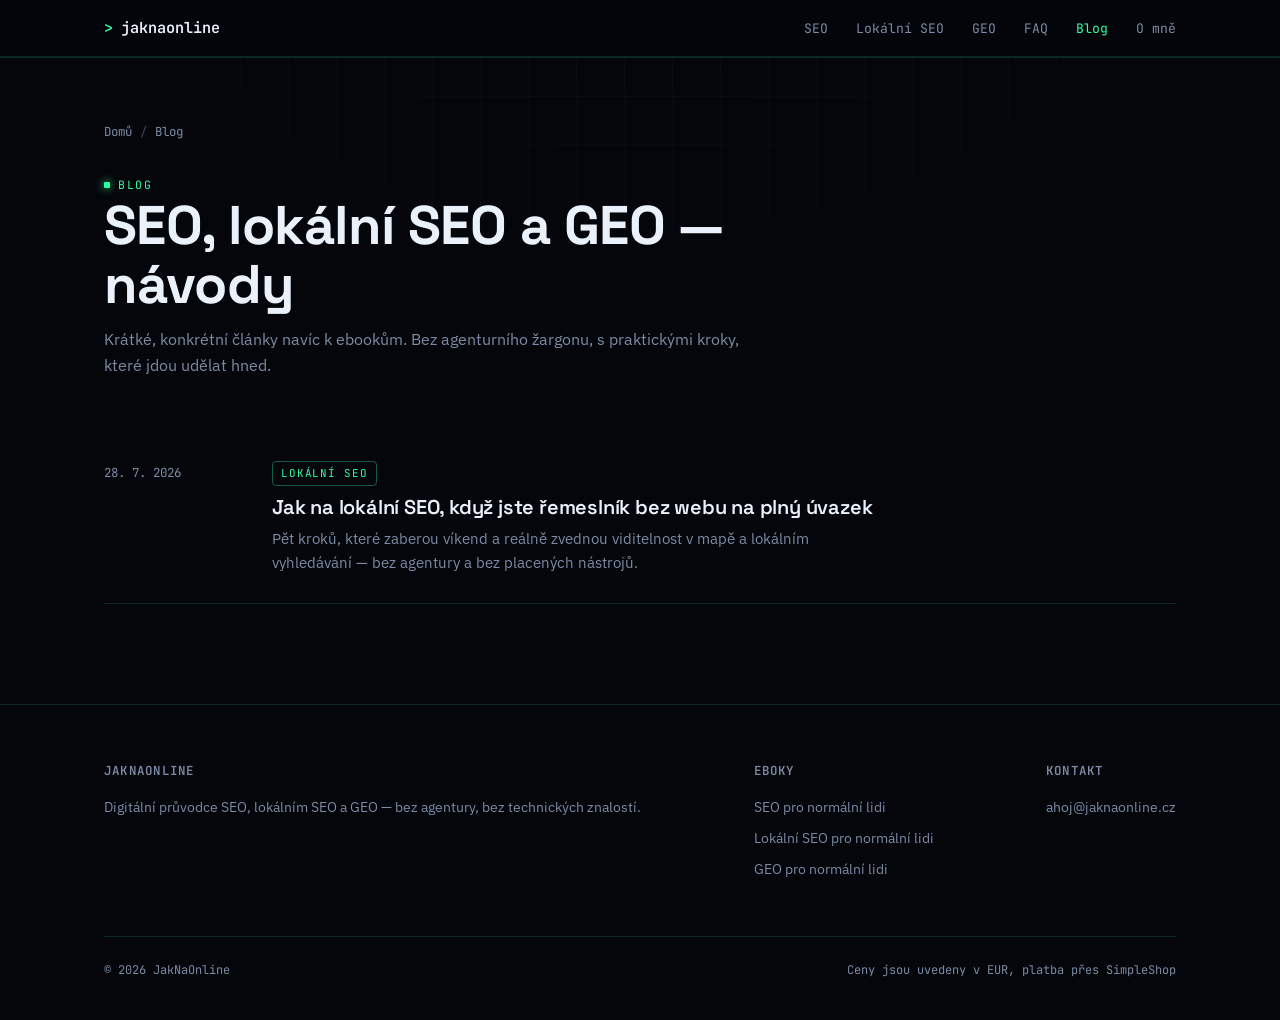
==== blog.html @ e608b0ac "Add files via upload" ====
<!DOCTYPE html>
<html lang="cs">
<head>
<meta charset="UTF-8">
<meta name="viewport" content="width=device-width, initial-scale=1.0">
<title>Blog — SEO, lokální SEO a GEO návody | JakNaOnline</title>
<meta name="description" content="Praktické návody a postřehy o SEO, lokálním SEO a GEO optimalizaci. Krátké, konkrétní, bez agenturního žargonu.">
<link rel="canonical" href="https://jaknaonline.cz/blog/blog.html">
<meta property="og:type" content="website">
<meta property="og:title" content="Blog — SEO, lokální SEO a GEO návody | JakNaOnline">
<meta property="og:description" content="Praktické návody a postřehy o SEO, lokálním SEO a GEO optimalizaci.">
<meta property="og:url" content="https://jaknaonline.cz/blog/blog.html">
<meta property="og:locale" content="cs_CZ">
<meta name="robots" content="index, follow">
<link rel="icon" href="data:image/svg+xml,<svg xmlns=%22http://www.w3.org/2000/svg%22 viewBox=%220 0 100 100%22><rect width=%22100%22 height=%22100%22 rx=%2220%22 fill=%22%2304060b%22/><text x=%2250%22 y=%2266%22 font-size=%2255%22 text-anchor=%22middle%22 fill=%22%232effa0%22 font-family=%22monospace%22>&gt;</text></svg>">

<link rel="preconnect" href="https://fonts.googleapis.com">
<link rel="preconnect" href="https://fonts.gstatic.com" crossorigin>
<link href="https://fonts.googleapis.com/css2?family=Space+Grotesk:wght@400;500;600;700&family=IBM+Plex+Sans:wght@400;500;600&family=JetBrains+Mono:wght@400;500;600&display=swap" rel="stylesheet">
<link rel="stylesheet" href="../style.css">

<!-- Blog schema -->
<script type="application/ld+json">
{
  "@context": "https://schema.org",
  "@type": "Blog",
  "name": "JakNaOnline Blog",
  "url": "https://jaknaonline.cz/blog/blog.html",
  "description": "Praktické návody a postřehy o SEO, lokálním SEO a GEO optimalizaci.",
  "publisher": { "@type": "Organization", "name": "JakNaOnline" }
}
</script>
</head>
<body>

<header class="site-nav">
  <div class="nav-inner">
    <a class="logo" href="../"><span class="bracket">&gt;</span> jaknaonline</a>
    <button class="nav-toggle" id="navToggle" aria-label="Otevřít menu" aria-expanded="false">menu</button>
    <nav class="links" id="navLinks">
      <a href="../#seo">SEO</a>
      <a href="../#lokalni-seo">Lokální SEO</a>
      <a href="../#geo">GEO</a>
      <a href="../#faq">FAQ</a>
      <a href="blog.html" style="color:var(--accent-neon);">Blog</a>
      <a href="../#o-mne">O mně</a>
    </nav>
  </div>
</header>

<main>
  <section style="padding-top:64px;">
    <div class="wrap">
      <div class="breadcrumbs">
        <a href="../">Domů</a><span class="sep">/</span>Blog
      </div>

      <div class="section-head">
        <span class="eyebrow">Blog</span>
        <h1>SEO, lokální SEO a GEO — návody</h1>
        <p>Krátké, konkrétní články navíc k ebookům. Bez agenturního žargonu, s praktickými kroky, které jdou udělat hned.</p>
      </div>

      <div class="blog-list">
        <article class="blog-card">
          <span class="date">28. 7. 2026</span>
          <div>
            <span class="tag">Lokální SEO</span>
            <h2><a href="jak-na-lokalni-seo-remeslnik.html">Jak na lokální SEO, když jste řemeslník bez webu na plný úvazek</a></h2>
            <p>Pět kroků, které zaberou víkend a reálně zvednou viditelnost v mapě a lokálním vyhledávání — bez agentury a bez placených nástrojů.</p>
          </div>
        </article>

        <!-- Další články se budou přidávat sem, stejnou strukturou <article class="blog-card"> -->
      </div>
    </div>
  </section>
</main>

<footer>
  <div class="wrap">
    <div class="footer-grid">
      <div class="footer-col">
        <h3>JakNaOnline</h3>
        <p>Digitální průvodce SEO, lokálním SEO a GEO — bez agentury, bez technických znalostí.</p>
      </div>
      <div class="footer-col">
        <h3>Eboky</h3>
        <a href="../#seo">SEO pro normální lidi</a>
        <a href="../#lokalni-seo">Lokální SEO pro normální lidi</a>
        <a href="../#geo">GEO pro normální lidi</a>
      </div>
      <div class="footer-col">
        <h3>Kontakt</h3>
        <a href="mailto:ahoj@jaknaonline.cz">ahoj@jaknaonline.cz</a>
      </div>
    </div>
    <div class="footer-bottom">
      <span>© <span id="year"></span> JakNaOnline</span>
      <span>Ceny jsou uvedeny v EUR, platba přes SimpleShop</span>
    </div>
  </div>
</footer>

<script>
  document.getElementById('year').textContent = new Date().getFullYear();
  const navToggle = document.getElementById('navToggle');
  const navLinks = document.getElementById('navLinks');
  navToggle.addEventListener('click', () => {
    const isOpen = navLinks.classList.toggle('open');
    navToggle.setAttribute('aria-expanded', isOpen);
  });
</script>

</body>
</html>
---- style.css ----
:root{
    --bg-void:#04060b;
    --bg-panel:#0a1220;
    --bg-panel-alt:#0e1a2e;
    --accent-neon:#2effa0;
    --accent-neon-dim:#1a8f5c;
    --accent-blue:#3d6fd6;
    --text-primary:#eaf1fb;
    --text-muted:#7c8ba3;
    --border-line:rgba(46,255,160,0.14);
    --border-line-strong:rgba(46,255,160,0.35);
    --radius:10px;
    --font-display:'Space Grotesk', sans-serif;
    --font-body:'IBM Plex Sans', sans-serif;
    --font-mono:'JetBrains Mono', monospace;
  }

  *{box-sizing:border-box; margin:0; padding:0;}
  html{scroll-behavior:smooth;}
  body{
    background:var(--bg-void);
    color:var(--text-primary);
    font-family:var(--font-body);
    line-height:1.6;
    -webkit-font-smoothing:antialiased;
    overflow-x:hidden;
  }

  body::before{
    content:"";
    position:fixed; inset:0;
    background-image:
      linear-gradient(rgba(46,255,160,0.035) 1px, transparent 1px),
      linear-gradient(90deg, rgba(46,255,160,0.035) 1px, transparent 1px);
    background-size:48px 48px;
    pointer-events:none;
    z-index:0;
    mask-image: radial-gradient(ellipse 80% 60% at 50% 0%, black 10%, transparent 75%);
  }

  a{color:inherit; text-decoration:none;}
  ul{list-style:none;}
  img, svg{display:block; max-width:100%;}

  .wrap{max-width:1120px; margin:0 auto; padding:0 24px; position:relative; z-index:1;}

  h1,h2,h3{font-family:var(--font-display); font-weight:600; letter-spacing:-0.01em; color:var(--text-primary);}
  h1{font-size:clamp(2.1rem, 4.6vw, 3.4rem); line-height:1.08; font-weight:700;}
  h2{font-size:clamp(1.6rem, 3vw, 2.1rem); line-height:1.15;}
  h3{font-size:1.05rem;}

  .eyebrow{
    font-family:var(--font-mono);
    font-size:0.72rem;
    letter-spacing:0.14em;
    text-transform:uppercase;
    color:var(--accent-neon);
    display:inline-flex;
    align-items:center;
    gap:8px;
  }
  .eyebrow::before{
    content:"";
    width:6px; height:6px;
    background:var(--accent-neon);
    border-radius:1px;
    box-shadow:0 0 8px var(--accent-neon);
  }

  .muted{color:var(--text-muted);}

  /* ---------- NAV ---------- */
  header.site-nav{
    position:sticky; top:0; z-index:50;
    background:rgba(4,6,11,0.82);
    backdrop-filter:blur(10px);
    border-bottom:1px solid var(--border-line);
  }
  .nav-inner{
    display:flex; align-items:center; justify-content:space-between;
    padding:16px 24px;
    max-width:1120px; margin:0 auto;
  }
  .logo{
    font-family:var(--font-mono);
    font-weight:600;
    font-size:0.95rem;
    color:var(--text-primary);
    display:flex; align-items:center; gap:8px;
  }
  .logo .bracket{color:var(--accent-neon);}
  nav.links{display:flex; gap:28px; align-items:center;}
  nav.links a{
    font-family:var(--font-mono);
    font-size:0.82rem;
    color:var(--text-muted);
    transition:color .15s ease;
    white-space:nowrap;
  }
  nav.links a:hover{color:var(--accent-neon);}
  .nav-toggle{display:none; background:none; border:1px solid var(--border-line-strong); color:var(--accent-neon); font-family:var(--font-mono); padding:6px 10px; border-radius:6px;}

  /* ---------- HERO ---------- */
  .hero{padding:88px 0 96px;}
  .hero-grid{
    display:grid;
    grid-template-columns:1.1fr 0.9fr;
    gap:56px;
    align-items:center;
  }
  .hero h1{margin:18px 0 20px;}
  .hero h1 .hl{color:var(--accent-neon);}
  .hero p.lead{color:var(--text-muted); font-size:1.05rem; max-width:46ch; margin-bottom:32px;}

  .hero-cta-row{display:flex; align-items:center; gap:20px; flex-wrap:wrap;}
  .btn{
    display:inline-flex; align-items:center; gap:8px;
    font-family:var(--font-mono);
    font-size:0.88rem;
    font-weight:500;
    padding:13px 22px;
    border-radius:6px;
    cursor:pointer;
    transition:transform .15s ease, box-shadow .15s ease, background .15s ease;
    border:1px solid transparent;
  }
  .btn-primary{
    background:var(--accent-neon);
    color:#04140c;
  }
  .btn-primary:hover{transform:translateY(-1px); box-shadow:0 0 24px rgba(46,255,160,0.35);}
  .btn-ghost{
    background:transparent;
    border:1px solid var(--border-line-strong);
    color:var(--text-primary);
  }
  .btn-ghost:hover{border-color:var(--accent-neon); color:var(--accent-neon);}

  .hero-stats{display:flex; gap:28px; margin-top:40px; flex-wrap:wrap;}
  .hero-stats div{font-family:var(--font-mono);}
  .hero-stats .num{color:var(--accent-neon); font-size:1.3rem; font-weight:600; display:block;}
  .hero-stats .lbl{color:var(--text-muted); font-size:0.75rem;}

  /* ---------- TERMINAL SIGNATURE ---------- */
  .terminal{
    background:var(--bg-panel);
    border:1px solid var(--border-line);
    border-radius:12px;
    overflow:hidden;
    box-shadow:0 30px 80px -30px rgba(0,0,0,0.7);
  }
  .terminal-bar{
    display:flex; align-items:center; gap:8px;
    padding:12px 16px;
    background:var(--bg-panel-alt);
    border-bottom:1px solid var(--border-line);
  }
  .terminal-bar span{width:10px; height:10px; border-radius:50%; background:#2a3444;}
  .terminal-bar .lbl{
    margin-left:8px; font-family:var(--font-mono); font-size:0.72rem; color:var(--text-muted);
  }
  .terminal-body{padding:26px 22px; min-height:220px; font-family:var(--font-mono); font-size:0.92rem;}
  .term-line{display:flex; gap:10px; margin-bottom:16px; align-items:flex-start;}
  .term-line .prompt{color:var(--accent-blue); flex-shrink:0;}
  .term-line.ai .prompt{color:var(--accent-neon);}
  .term-line .txt{color:var(--text-primary);}
  .cursor{
    display:inline-block; width:7px; height:1.1em; background:var(--accent-neon);
    vertical-align:text-bottom; margin-left:2px;
    animation:blink 1s steps(1) infinite;
  }
  @keyframes blink{50%{opacity:0;}}
  .term-footer{
    padding:14px 22px; border-top:1px solid var(--border-line);
    font-family:var(--font-mono); font-size:0.72rem; color:var(--text-muted);
    display:flex; justify-content:space-between;
  }
  .term-footer .tag{color:var(--accent-neon);}

  /* ---------- SECTION GENERIC ---------- */
  section{padding:100px 0; border-top:1px solid var(--border-line);}
  .section-head{max-width:640px; margin-bottom:52px;}
  .section-head h2{margin-top:14px;}
  .section-head p{color:var(--text-muted); margin-top:14px;}

  /* ---------- PRODUCT ---------- */
  .product{scroll-margin-top:90px;}
  .product-grid{
    display:grid;
    grid-template-columns:340px 1fr;
    gap:56px;
    align-items:start;
  }
  .product-cover{
    position:sticky; top:100px;
    background:var(--bg-panel);
    border:1px solid var(--border-line);
    border-radius:14px;
    padding:28px;
  }
  .product-cover svg{width:100%; height:auto;}
  .price-tag{
    margin-top:22px; display:flex; align-items:baseline; justify-content:space-between;
    font-family:var(--font-mono);
  }
  .price-tag .amount{font-size:2rem; font-weight:600; color:var(--accent-neon);}
  .price-tag .note{font-size:0.72rem; color:var(--text-muted);}
  .product-cover .btn{width:100%; justify-content:center; margin-top:18px;}

  .product-body p.intro{font-size:1.05rem; color:var(--text-primary); margin:16px 0 26px;}
  .product-body p.intro strong{color:var(--accent-neon); font-weight:600;}

  table.spec{
    width:100%; border-collapse:collapse; margin:26px 0 32px;
    font-family:var(--font-mono); font-size:0.85rem;
  }
  table.spec tr{border-bottom:1px solid var(--border-line);}
  table.spec td{padding:12px 6px; vertical-align:top;}
  table.spec td:first-child{color:var(--text-muted); width:38%;}
  table.spec td:last-child{color:var(--text-primary);}

  .chapters{margin:0 0 32px;}
  .chapters li{
    display:flex; gap:12px; padding:11px 0;
    border-bottom:1px solid var(--border-line);
    align-items:flex-start;
  }
  .chapters li::before{
    content:"✓";
    color:var(--accent-neon);
    font-family:var(--font-mono);
    flex-shrink:0;
  }

  .faq{margin-top:36px;}
  .faq h3.faq-title{margin-bottom:16px; color:var(--text-muted); font-family:var(--font-mono); font-size:0.78rem; letter-spacing:0.1em; text-transform:uppercase;}

  .info-faq-grid{
    display:grid;
    grid-template-columns:1fr 1fr;
    gap:14px;
  }
  .info-faq-grid .faq-a a{color:var(--accent-neon); border-bottom:1px solid var(--border-line-strong);}
  .info-faq-grid .faq-a a:hover{color:var(--text-primary);}
  @media (max-width:760px){
    .info-faq-grid{grid-template-columns:1fr;}
  }
  details{
    border:1px solid var(--border-line);
    border-radius:8px;
    margin-bottom:10px;
    background:var(--bg-panel);
    overflow:hidden;
  }
  details summary{
    padding:16px 18px;
    cursor:pointer;
    font-weight:500;
    list-style:none;
    display:flex; justify-content:space-between; align-items:center;
    color:var(--text-primary);
  }
  details summary::-webkit-details-marker{display:none;}
  details summary::after{
    content:"+";
    font-family:var(--font-mono);
    color:var(--accent-neon);
    font-size:1.1rem;
  }
  details[open] summary::after{content:"–";}
  details .faq-a{padding:0 18px 18px; color:var(--text-muted);}

  /* ---------- ABOUT ---------- */
  .about-grid{display:grid; grid-template-columns:220px 1fr; gap:48px; align-items:start;}
  .about-avatar{
    width:100%; aspect-ratio:1; border-radius:12px;
    background:var(--bg-panel);
    border:1px solid var(--border-line);
    display:flex; align-items:center; justify-content:center;
  }
  .about-body p{color:var(--text-muted); margin-bottom:14px; max-width:64ch;}
  .about-body p strong{color:var(--text-primary);}

  /* ---------- FOOTER ---------- */
  footer{border-top:1px solid var(--border-line); padding:56px 0 40px;}
  .footer-grid{display:flex; justify-content:space-between; flex-wrap:wrap; gap:32px;}
  .footer-col h3{font-size:0.78rem; text-transform:uppercase; letter-spacing:0.1em; color:var(--text-muted); font-family:var(--font-mono); margin-bottom:14px;}
  .footer-col a, .footer-col p{color:var(--text-muted); font-size:0.9rem; display:block; margin-bottom:8px;}
  .footer-col a:hover{color:var(--accent-neon);}
  .footer-bottom{
    margin-top:48px; padding-top:24px; border-top:1px solid var(--border-line);
    display:flex; justify-content:space-between; flex-wrap:wrap; gap:12px;
    font-family:var(--font-mono); font-size:0.75rem; color:var(--text-muted);
  }

  @media (max-width:880px){
    .hero-grid{grid-template-columns:1fr;}
    .product-grid{grid-template-columns:1fr;}
    .product-cover{position:static;}
    .about-grid{grid-template-columns:1fr;}
    .about-avatar{width:140px;}
    nav.links{
      position:fixed; top:64px; left:0; right:0;
      background:var(--bg-panel-alt);
      flex-direction:column;
      align-items:flex-start;
      padding:20px 24px;
      border-bottom:1px solid var(--border-line);
      display:none;
      gap:16px;
    }
    nav.links.open{display:flex;}
    .nav-toggle{display:inline-block;}
  }

  @media (prefers-reduced-motion: reduce){
    html{scroll-behavior:auto;}
    .cursor{animation:none;}
  }

/* ============ BLOG: shared ============ */
.breadcrumbs{
  font-family:var(--font-mono);
  font-size:0.78rem;
  color:var(--text-muted);
  margin-bottom:28px;
}
.breadcrumbs a{color:var(--text-muted);}
.breadcrumbs a:hover{color:var(--accent-neon);}
.breadcrumbs .sep{margin:0 8px; opacity:0.5;}

/* ============ BLOG: hub (seznam článků) ============ */
.blog-list{
  display:grid;
  gap:2px;
  margin-top:8px;
}
.blog-card{
  display:grid;
  grid-template-columns:140px 1fr;
  gap:28px;
  padding:28px 0;
  border-bottom:1px solid var(--border-line);
  align-items:baseline;
}
.blog-card .date{
  font-family:var(--font-mono);
  font-size:0.78rem;
  color:var(--text-muted);
}
.blog-card h2{font-size:1.25rem; margin-bottom:8px;}
.blog-card h2 a{color:var(--text-primary); transition:color .15s ease;}
.blog-card h2 a:hover{color:var(--accent-neon);}
.blog-card p{color:var(--text-muted); font-size:0.94rem; max-width:62ch;}
.blog-card .tag{
  display:inline-block;
  font-family:var(--font-mono);
  font-size:0.68rem;
  letter-spacing:0.08em;
  text-transform:uppercase;
  color:var(--accent-neon);
  border:1px solid var(--border-line-strong);
  border-radius:4px;
  padding:3px 8px;
  margin-bottom:10px;
}
@media (max-width:640px){
  .blog-card{grid-template-columns:1fr; gap:8px;}
}

/* ============ BLOG: homepage teaser ============ */
.blog-teaser-grid{
  display:grid;
  grid-template-columns:repeat(3, 1fr);
  gap:20px;
}
.blog-teaser-card{
  background:var(--bg-panel);
  border:1px solid var(--border-line);
  border-radius:12px;
  padding:24px;
  transition:border-color .15s ease, transform .15s ease;
}
.blog-teaser-card:hover{border-color:var(--accent-neon); transform:translateY(-2px);}
.blog-teaser-card .date{font-family:var(--font-mono); font-size:0.72rem; color:var(--text-muted); margin-bottom:10px; display:block;}
.blog-teaser-card h3{font-size:1.05rem; margin-bottom:10px;}
.blog-teaser-card h3 a{color:var(--text-primary);}
.blog-teaser-card h3 a:hover{color:var(--accent-neon);}
.blog-teaser-card p{color:var(--text-muted); font-size:0.88rem;}
.blog-teaser-card .read-more{
  display:inline-block; margin-top:14px;
  font-family:var(--font-mono); font-size:0.78rem; color:var(--accent-neon);
}
@media (max-width:880px){
  .blog-teaser-grid{grid-template-columns:1fr;}
}

/* ============ BLOG: article page ============ */
.article-header{max-width:720px; margin-bottom:44px;}
.article-header h1{margin:16px 0 18px;}
.article-meta{
  display:flex; gap:18px; flex-wrap:wrap;
  font-family:var(--font-mono); font-size:0.8rem; color:var(--text-muted);
  margin-top:18px;
}
.article-meta span{display:flex; align-items:center; gap:6px;}

.article-body{max-width:720px;}
.article-body h2{margin:44px 0 16px; font-size:1.5rem;}
.article-body h3{margin:32px 0 12px; font-size:1.15rem;}
.article-body p{color:var(--text-primary); margin-bottom:18px; font-size:1.02rem;}
.article-body p.lede{
  font-size:1.15rem; color:var(--text-muted);
  border-left:2px solid var(--accent-neon);
  padding-left:18px;
  margin-bottom:32px;
}
.article-body ul, .article-body ol{margin:0 0 20px 22px; color:var(--text-primary);}
.article-body li{margin-bottom:8px;}
.article-body a{color:var(--accent-neon); border-bottom:1px solid var(--border-line-strong);}
.article-body a:hover{color:var(--text-primary);}
.article-body table{width:100%; border-collapse:collapse; margin:24px 0; font-family:var(--font-mono); font-size:0.85rem;}
.article-body table th, .article-body table td{padding:10px; border-bottom:1px solid var(--border-line); text-align:left;}
.article-body table th{color:var(--accent-neon); font-weight:500;}

.article-cta{
  margin-top:48px;
  background:var(--bg-panel);
  border:1px solid var(--border-line-strong);
  border-radius:12px;
  padding:28px;
  display:flex; justify-content:space-between; align-items:center; gap:20px; flex-wrap:wrap;
}
.article-cta .txt h3{margin-bottom:6px;}
.article-cta .txt p{color:var(--text-muted); font-size:0.9rem;}

.article-author{
  display:flex; align-items:center; gap:14px;
  margin-top:52px; padding-top:28px; border-top:1px solid var(--border-line);
}
.article-author .avatar-sm{
  width:44px; height:44px; border-radius:50%;
  background:var(--bg-panel); border:1px solid var(--border-line);
  display:flex; align-items:center; justify-content:center; flex-shrink:0;
}
.article-author .name{font-weight:500; font-size:0.92rem;}
.article-author .role{color:var(--text-muted); font-size:0.8rem; font-family:var(--font-mono);}
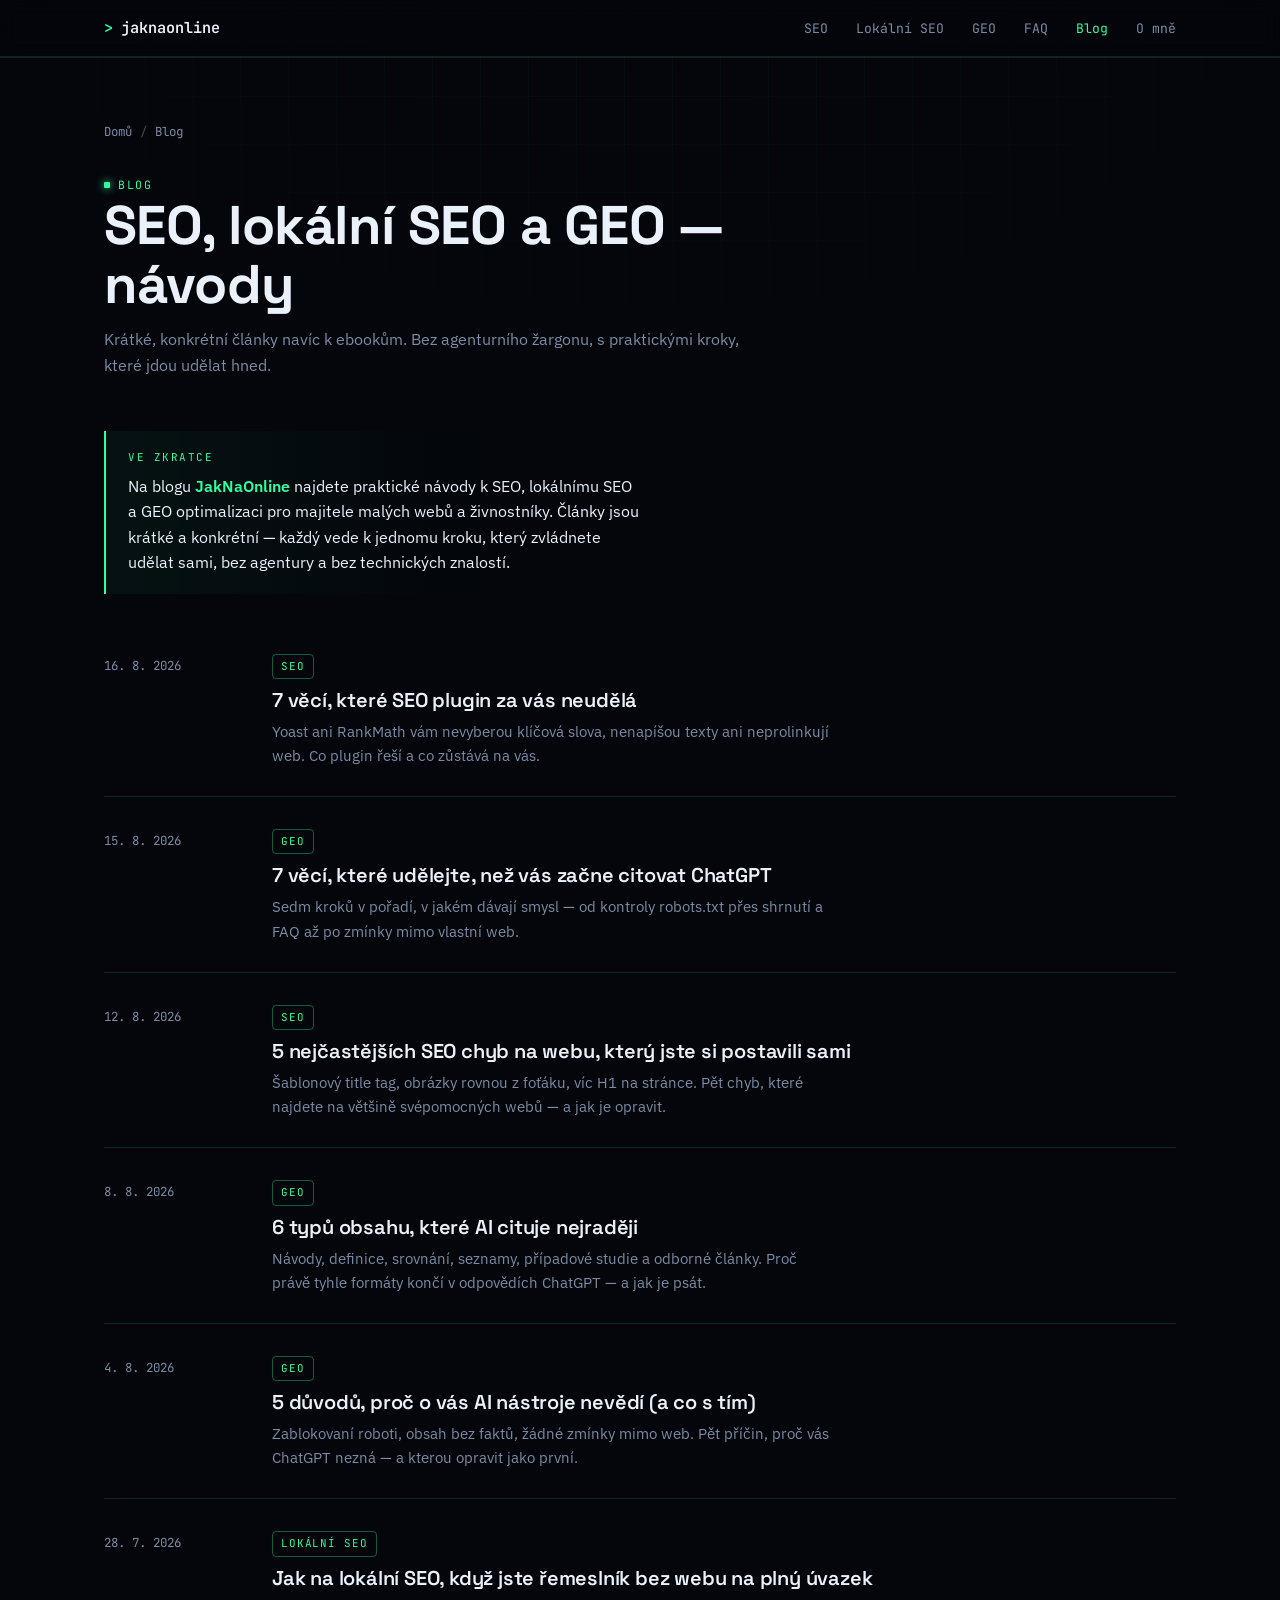
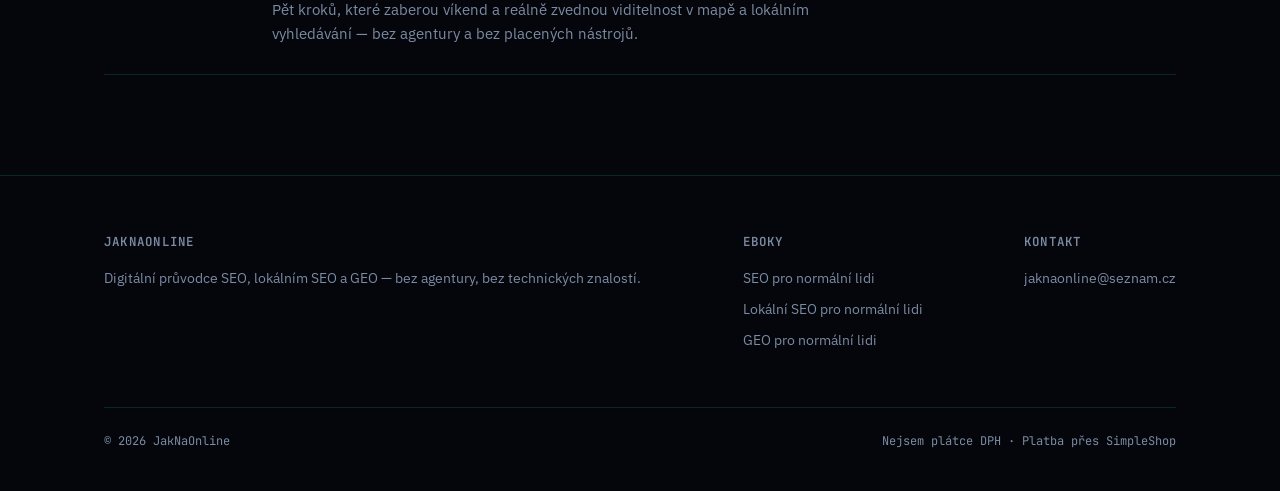
==== commit b1e97449: "Add Open Graph and Breadcrumb Schema metadata" ====
--- a/blog.html
+++ b/blog.html
@@ -11,6 +11,12 @@
 <meta property="og:description" content="Praktické návody a postřehy o SEO, lokálním SEO a GEO optimalizaci.">
 <meta property="og:url" content="https://jaknaonline.cz/blog/blog.html">
 <meta property="og:locale" content="cs_CZ">
+<meta property="og:image" content="https://jaknaonline.cz/og-image.png">
+<meta property="og:image:width" content="1200">
+<meta property="og:image:height" content="630">
+<meta property="og:image:alt" content="JakNaOnline Blog — návody o SEO, lokálním SEO a GEO">
+<meta name="twitter:card" content="summary_large_image">
+<meta name="twitter:image" content="https://jaknaonline.cz/og-image.png">
 <meta name="robots" content="index, follow">
 <link rel="icon" href="data:image/svg+xml,<svg xmlns=%22http://www.w3.org/2000/svg%22 viewBox=%220 0 100 100%22><rect width=%22100%22 height=%22100%22 rx=%2220%22 fill=%22%2304060b%22/><text x=%2250%22 y=%2266%22 font-size=%2255%22 text-anchor=%22middle%22 fill=%22%232effa0%22 font-family=%22monospace%22>&gt;</text></svg>">
 
@@ -28,6 +34,18 @@
   "url": "https://jaknaonline.cz/blog/blog.html",
   "description": "Praktické návody a postřehy o SEO, lokálním SEO a GEO optimalizaci.",
   "publisher": { "@type": "Organization", "name": "JakNaOnline" }
+}
+</script>
+
+<!-- Breadcrumb Schema -->
+<script type="application/ld+json">
+{
+  "@context": "https://schema.org",
+  "@type": "BreadcrumbList",
+  "itemListElement": [
+    { "@type": "ListItem", "position": 1, "name": "Domů", "item": "https://jaknaonline.cz/" },
+    { "@type": "ListItem", "position": 2, "name": "Blog", "item": "https://jaknaonline.cz/blog/blog.html" }
+  ]
 }
 </script>
 </head>
@@ -61,7 +79,55 @@
         <p>Krátké, konkrétní články navíc k ebookům. Bez agenturního žargonu, s praktickými kroky, které jdou udělat hned.</p>
       </div>
 
+      <div class="tldr">
+        <span class="tldr-label">Ve zkratce</span>
+        <p>Na blogu <strong>JakNaOnline</strong> najdete praktické návody k SEO, lokálnímu SEO a GEO optimalizaci pro majitele malých webů a živnostníky. Články jsou krátké a konkrétní — každý vede k jednomu kroku, který zvládnete udělat sami, bez agentury a bez technických znalostí.</p>
+      </div>
+
       <div class="blog-list">
+        <article class="blog-card">
+          <span class="date">16. 8. 2026</span>
+          <div>
+            <span class="tag">SEO</span>
+            <h2><a href="co-seo-plugin-neudela.html">7 věcí, které SEO plugin za vás neudělá</a></h2>
+            <p>Yoast ani RankMath vám nevyberou klíčová slova, nenapíšou texty ani neprolinkují web. Co plugin řeší a co zůstává na vás.</p>
+          </div>
+        </article>
+
+        <article class="blog-card">
+          <span class="date">15. 8. 2026</span>
+          <div>
+            <span class="tag">GEO</span>
+            <h2><a href="nez-vas-zacne-citovat-chatgpt.html">7 věcí, které udělejte, než vás začne citovat ChatGPT</a></h2>
+            <p>Sedm kroků v pořadí, v jakém dávají smysl — od kontroly robots.txt přes shrnutí a FAQ až po zmínky mimo vlastní web.</p>
+          </div>
+        </article>
+        <article class="blog-card">
+          <span class="date">12. 8. 2026</span>
+          <div>
+            <span class="tag">SEO</span>
+            <h2><a href="seo-chyby-na-vlastnim-webu.html">5 nejčastějších SEO chyb na webu, který jste si postavili sami</a></h2>
+            <p>Šablonový title tag, obrázky rovnou z foťáku, víc H1 na stránce. Pět chyb, které najdete na většině svépomocných webů — a jak je opravit.</p>
+          </div>
+        </article>
+
+        <article class="blog-card">
+          <span class="date">8. 8. 2026</span>
+          <div>
+            <span class="tag">GEO</span>
+            <h2><a href="typy-obsahu-ktere-ai-cituje.html">6 typů obsahu, které AI cituje nejraději</a></h2>
+            <p>Návody, definice, srovnání, seznamy, případové studie a odborné články. Proč právě tyhle formáty končí v odpovědích ChatGPT — a jak je psát.</p>
+          </div>
+        </article>
+
+        <article class="blog-card">
+          <span class="date">4. 8. 2026</span>
+          <div>
+            <span class="tag">GEO</span>
+            <h2><a href="proc-o-vas-ai-nastroje-nevedi.html">5 důvodů, proč o vás AI nástroje nevědí (a co s tím)</a></h2>
+            <p>Zablokovaní roboti, obsah bez faktů, žádné zmínky mimo web. Pět příčin, proč vás ChatGPT nezná — a kterou opravit jako první.</p>
+          </div>
+        </article>
         <article class="blog-card">
           <span class="date">28. 7. 2026</span>
           <div>
@@ -92,12 +158,12 @@
       </div>
       <div class="footer-col">
         <h3>Kontakt</h3>
-        <a href="mailto:ahoj@jaknaonline.cz">ahoj@jaknaonline.cz</a>
+        <a href="mailto:jaknaonline@seznam.cz">jaknaonline@seznam.cz</a>
       </div>
     </div>
     <div class="footer-bottom">
       <span>© <span id="year"></span> JakNaOnline</span>
-      <span>Ceny jsou uvedeny v EUR, platba přes SimpleShop</span>
+      <span>Nejsem plátce DPH · Platba přes SimpleShop</span>
     </div>
   </div>
 </footer>
--- a/style.css
+++ b/style.css
@@ -1,4 +1,4 @@
-  :root{
+:root{
     --bg-void:#04060b;
     --bg-panel:#0a1220;
     --bg-panel-alt:#0e1a2e;
@@ -445,3 +445,66 @@
 }
 .article-author .name{font-weight:500; font-size:0.92rem;}
 .article-author .role{color:var(--text-muted); font-size:0.8rem; font-family:var(--font-mono);}
+
+/* ============ TL;DR blok (hero + blog hub) ============ */
+.tldr{
+  border-left:2px solid var(--accent-neon);
+  background:linear-gradient(90deg, rgba(46,255,160,0.05), transparent 70%);
+  padding:18px 22px;
+  margin:0 0 30px;
+  border-radius:0 8px 8px 0;
+  max-width:56ch;
+}
+.tldr .tldr-label{
+  display:block;
+  font-family:var(--font-mono);
+  font-size:0.68rem;
+  letter-spacing:0.14em;
+  text-transform:uppercase;
+  color:var(--accent-neon);
+  margin-bottom:8px;
+}
+.tldr p{
+  color:var(--text-primary);
+  font-size:0.98rem;
+  line-height:1.62;
+  margin:0;
+}
+.tldr strong{color:var(--accent-neon); font-weight:600;}
+
+/* ============ inline kód v článcích ============ */
+.article-body code{
+  font-family:var(--font-mono);
+  font-size:0.88em;
+  background:var(--bg-panel-alt);
+  border:1px solid var(--border-line);
+  border-radius:4px;
+  padding:2px 7px;
+  color:var(--accent-neon);
+  white-space:nowrap;
+}
+
+/* ============ callout box v článcích ============ */
+.article-body .callout{
+  background:var(--bg-panel);
+  border:1px solid var(--border-line);
+  border-left:2px solid var(--accent-neon);
+  border-radius:0 8px 8px 0;
+  padding:20px 24px;
+  margin:28px 0;
+}
+.article-body .callout p{
+  margin:0;
+  font-size:0.95rem;
+  color:var(--text-muted);
+}
+.article-body .callout strong{color:var(--accent-neon);}
+
+/* ============ odkaz na související článek ============ */
+.article-body .related{
+  font-size:0.92rem;
+  color:var(--text-muted);
+  margin-top:34px;
+  padding-top:18px;
+  border-top:1px solid var(--border-line);
+}
